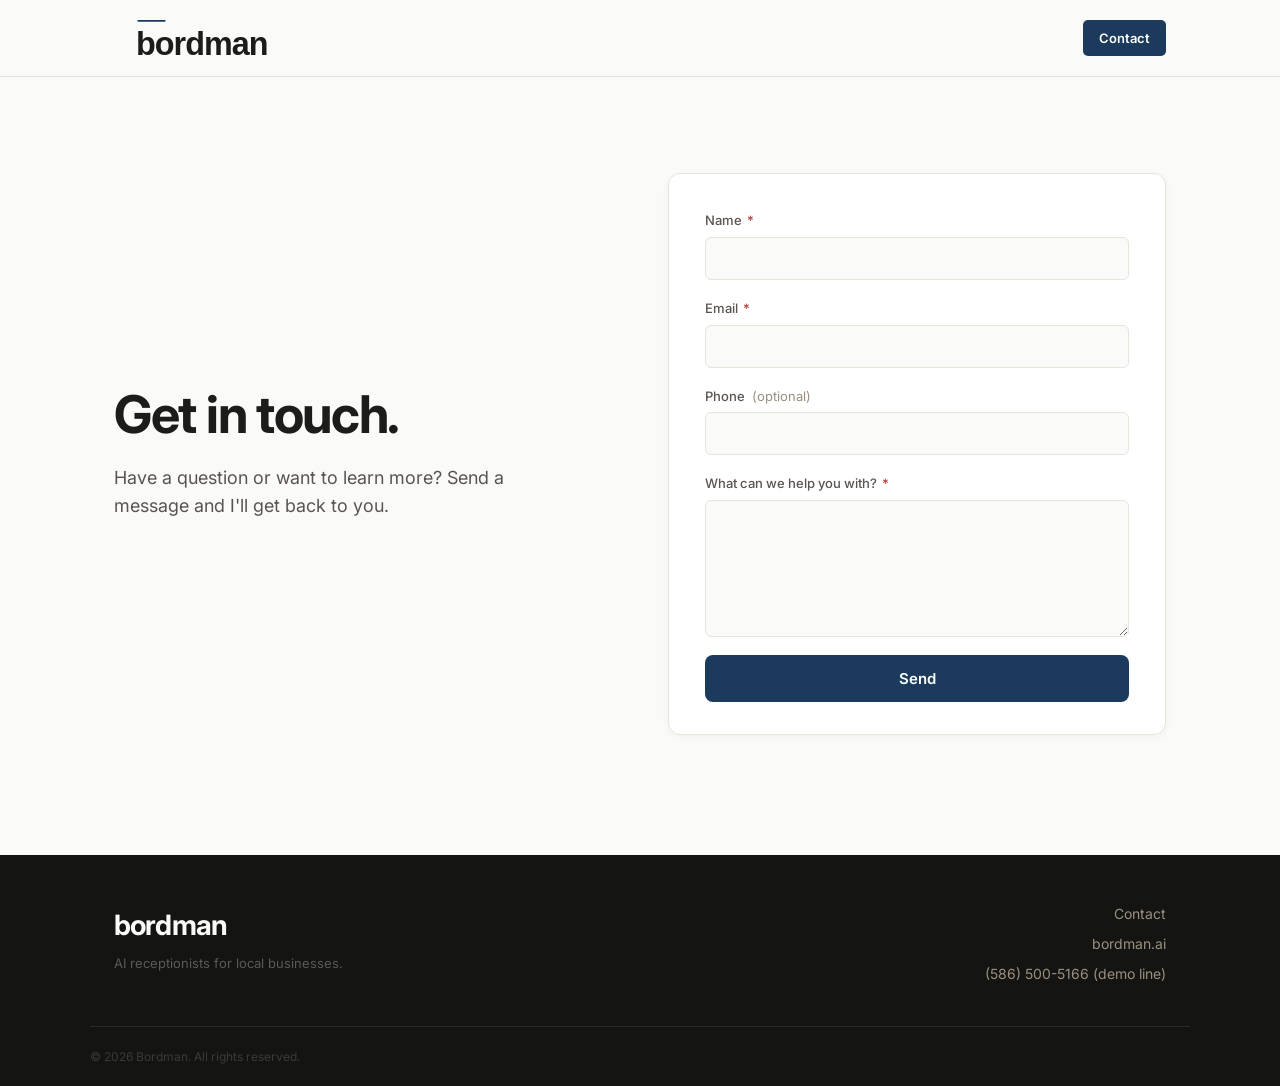
==== contact.html @ 4dd0d410 "Rename top-right nav button to 'Contact' across pages Co-Authored-By: Claude Sonnet 4.6 <noreply@ant" ====
<!DOCTYPE html>
<html lang="en">
<head>
  <meta charset="UTF-8" />
  <meta name="viewport" content="width=device-width, initial-scale=1.0" />
  <title>Bordman — Contact</title>
  <meta name="description" content="Get in touch with Bordman. It comes straight to the founder and you'll get a personal reply." />
  <link rel="preconnect" href="https://fonts.googleapis.com" />
  <link rel="preconnect" href="https://fonts.gstatic.com" crossorigin />
  <link href="https://fonts.googleapis.com/css2?family=Inter:wght@300;400;500;600;700&display=swap" rel="stylesheet" />
  <link rel="stylesheet" href="styles.css" />
</head>
<body>

  <!-- NAV -->
  <nav class="nav">
    <div class="container nav-inner">
      <a href="/" class="logo-link"><img src="logo-light.svg" alt="Bordman" class="logo-img" /></a>
      <a href="/contact" class="btn btn-primary">Contact</a>
    </div>
  </nav>

  <!-- CONTACT PAGE -->
  <section class="contact-page">
    <div class="container contact-page-inner">

      <!-- Left column: persuasion copy -->
      <div class="contact-page-copy">
        <h1>Get in touch.</h1>
        <p class="contact-page-sub">Have a question or want to learn more? Send a message and I'll get back to you.</p>
      </div>

      <!-- Right column: form card -->
      <div class="contact-page-card">
        <form id="contact-form" method="POST" action="https://formspree.io/f/mbdwlzgl" novalidate>
          <input type="hidden" name="_subject" value="New Bordman contact inquiry" />

          <div class="cp-group">
            <label for="cp-name">Name <span class="req">*</span></label>
            <input type="text" id="cp-name" name="name" required autocomplete="name" />
          </div>

          <div class="cp-group">
            <label for="cp-email">Email <span class="req">*</span></label>
            <input type="email" id="cp-email" name="email" required autocomplete="email" />
          </div>

          <div class="cp-group">
            <label for="cp-phone">Phone <span class="opt">(optional)</span></label>
            <input type="tel" id="cp-phone" name="phone" autocomplete="tel" />
          </div>

          <div class="cp-group">
            <label for="cp-message">What can we help you with? <span class="req">*</span></label>
            <textarea id="cp-message" name="message" rows="5" required></textarea>
          </div>

          <button type="submit" class="cp-submit" id="cp-submit">Send</button>
          <p class="cp-error" id="cp-error" role="alert">Something went wrong. Please email contact@bordman.ai and we'll take it from there.</p>
        </form>

        <div class="cp-confirmation" id="cp-confirmation" role="status">
          <h2>Got it.</h2>
          <p>Thanks — I'll be in touch personally within 24 hours.</p>
        </div>
      </div>

    </div>
  </section>

  <!-- FOOTER -->
  <footer class="footer">
    <div class="container footer-inner">
      <div class="footer-brand">
        <span class="footer-wordmark">bordman</span>
        <p>AI receptionists for local businesses.</p>
      </div>
      <div class="footer-links">
        <a href="/contact">Contact</a>
        <a href="https://bordman.ai">bordman.ai</a>
        <a href="tel:5865005166">(586) 500-5166 (demo line)</a>
      </div>
    </div>
    <div class="container footer-bottom">
      <p>© 2026 Bordman. All rights reserved.</p>
    </div>
  </footer>

  <script>
    (function () {
      var form = document.getElementById('contact-form');
      var confirmation = document.getElementById('cp-confirmation');
      var submitBtn = document.getElementById('cp-submit');
      var errorEl = document.getElementById('cp-error');

      function showError(message) {
        submitBtn.disabled = false;
        submitBtn.textContent = 'Send';
        if (message) errorEl.textContent = message;
        errorEl.style.display = 'block';
      }

      form.addEventListener('submit', function (e) {
        e.preventDefault();
        errorEl.style.display = 'none';
        submitBtn.disabled = true;
        submitBtn.textContent = 'Sending...';

        var fd = new FormData(form);

        fetch(form.action, {
          method: 'POST',
          body: fd,
          headers: { 'Accept': 'application/json' }
        })
          .then(function (res) {
            return res.json().then(function (body) {
              return { status: res.status, ok: res.ok, body: body };
            }).catch(function () {
              return { status: res.status, ok: res.ok, body: null };
            });
          })
          .then(function (result) {
            console.log('[Bordman contact] Formspree response:', result);
            var bodyOk = result.body && result.body.ok === true;
            if (result.ok && bodyOk) {
              form.style.display = 'none';
              confirmation.style.display = 'block';
              window.scrollTo({ top: 0, behavior: 'smooth' });
              return;
            }
            var msg = 'Something went wrong. Please email contact@bordman.ai and we\'ll take it from there.';
            if (result.body && Array.isArray(result.body.errors) && result.body.errors.length) {
              var detail = result.body.errors.map(function (err) {
                return err.message || err.code || JSON.stringify(err);
              }).join('; ');
              msg = 'Submission error: ' + detail + '. If this persists, email contact@bordman.ai.';
            } else if (!result.ok) {
              msg = 'Submission failed (HTTP ' + result.status + '). Please email contact@bordman.ai and we\'ll take it from there.';
            }
            showError(msg);
          })
          .catch(function (err) {
            console.error('[Bordman contact] Submit failed:', err);
            showError('Network error reaching the form server. Please email contact@bordman.ai and we\'ll take it from there.');
          });
      });
    })();
  </script>
</body>
</html>
---- styles.css ----
/* ── Reset & Base ── */
*, *::before, *::after { box-sizing: border-box; margin: 0; padding: 0; }

:root {
  --bg:       #FAFAF8;
  --navy:     #1B3A5C;
  --dark:     #1C1C1A;
  --muted:    #9A9080;
  --border:   #E8E4DC;
  --white:    #ffffff;
  --font:     'Inter', system-ui, sans-serif;
}

html { scroll-behavior: smooth; }

body {
  font-family: var(--font);
  background: var(--bg);
  color: var(--dark);
  font-size: 16px;
  line-height: 1.6;
  -webkit-font-smoothing: antialiased;
}

/* ── Layout ── */
.container {
  max-width: 1100px;
  margin: 0 auto;
  padding: 0 24px;
}

/* ── Typography ── */
h1, h2, h3 { line-height: 1.15; font-weight: 700; letter-spacing: -0.02em; }
p { color: #4A4640; }

/* ── Buttons ── */
.btn {
  display: inline-block;
  padding: 14px 28px;
  border-radius: 6px;
  font-weight: 600;
  font-size: 15px;
  text-decoration: none;
  transition: opacity 0.15s, transform 0.15s;
  cursor: pointer;
  border: none;
}
.btn:hover { opacity: 0.88; transform: translateY(-1px); }
.btn:active { transform: translateY(0); }

.btn-primary {
  background: var(--navy);
  color: var(--white);
}
.btn-navy {
  background: var(--navy);
  color: var(--white);
}
.btn-large {
  padding: 18px 40px;
  font-size: 18px;
  letter-spacing: 0.02em;
}
.btn-full { width: 100%; text-align: center; }

/* ── Nav ── */
.nav {
  position: sticky;
  top: 0;
  z-index: 100;
  background: var(--bg);
  border-bottom: 1px solid var(--border);
  padding: 16px 0;
}
.nav-inner {
  display: flex;
  align-items: center;
  justify-content: space-between;
}
.logo {
  font-size: 20px;
  font-weight: 700;
  color: var(--dark);
  text-decoration: none;
  letter-spacing: -0.03em;
}
.logo-link {
  text-decoration: none;
  display: flex;
  align-items: center;
}
.logo-img {
  height: 44px;
  width: auto;
  display: block;
}
.footer-logo {
  height: 36px;
}
.nav-cta {
  font-size: 14px;
  font-weight: 600;
  color: var(--navy);
  text-decoration: none;
  border: 1.5px solid var(--navy);
  padding: 8px 16px;
  border-radius: 5px;
  transition: background 0.15s, color 0.15s;
}
.nav-cta:hover { background: var(--navy); color: var(--white); }

/* Nav-scoped primary button (mailto demo CTA in top-right) */
.nav-inner .btn-primary {
  font-size: 13px;
  padding: 8px 16px;
  border-radius: 5px;
}

/* ── Hero ── */
.hero {
  padding: 96px 0 80px;
  text-align: center;
}
.hero-inner { max-width: 740px; margin: 0 auto; }
.eyebrow {
  font-size: 13px;
  font-weight: 600;
  letter-spacing: 0.1em;
  text-transform: uppercase;
  color: var(--muted);
  margin-bottom: 20px;
}
.hero-headline {
  font-size: clamp(52px, 8vw, 88px);
  color: var(--dark);
  margin-bottom: 24px;
  line-height: 1.0;
}
.hero-sub {
  font-size: 19px;
  color: #5A5450;
  max-width: 560px;
  margin: 0 auto 36px;
  line-height: 1.65;
}
.hero-note {
  margin-top: 14px;
  font-size: 13px;
  color: var(--muted);
}

/* ── Problem ── */
.problem {
  background: var(--dark);
  color: var(--white);
  padding: 72px 0;
  text-align: center;
}
.problem-anecdote {
  max-width: 720px;
  margin: 0 auto;
  display: flex;
  flex-direction: column;
  gap: 20px;
  text-align: center;
}
.anecdote-lead {
  font-size: clamp(28px, 4.2vw, 44px);
  font-weight: 600;
  color: var(--white);
  letter-spacing: -0.02em;
  line-height: 1.2;
}
.anecdote-body {
  font-size: 18px;
  color: #B8B0A0;
  line-height: 1.65;
  max-width: 620px;
  margin: 0 auto;
}

/* ── ROI ── */
.roi { padding: 96px 0; }
.roi-inner {
  display: grid;
  grid-template-columns: 340px 1fr;
  gap: 64px;
  align-items: start;
}
.roi-card {
  background: var(--white);
  border: 1px solid var(--border);
  border-radius: 12px;
  padding: 40px 36px;
  box-shadow: 0 2px 16px rgba(0,0,0,0.06);
}
.roi-price {
  font-size: 52px;
  font-weight: 700;
  color: var(--dark);
  letter-spacing: -0.03em;
  line-height: 1;
  margin-bottom: 16px;
}
.roi-price span {
  font-size: 22px;
  font-weight: 400;
  color: var(--muted);
}
.roi-line {
  font-size: 16px;
  color: #4A4640;
  margin-bottom: 6px;
}
.roi-sub {
  font-size: 14px;
  color: var(--muted);
  margin-top: 12px;
  margin-bottom: 28px;
  padding-top: 12px;
  border-top: 1px solid var(--border);
}
.roi-features { display: flex; flex-direction: column; gap: 28px; padding-top: 8px; }
.feature { display: flex; gap: 16px; align-items: flex-start; }
.feature-icon {
  width: 28px;
  height: 28px;
  background: var(--navy);
  color: white;
  border-radius: 50%;
  display: flex;
  align-items: center;
  justify-content: center;
  font-size: 13px;
  font-weight: 700;
  flex-shrink: 0;
  margin-top: 2px;
}
.feature strong { display: block; color: var(--dark); font-size: 16px; margin-bottom: 4px; }
.feature p { font-size: 14px; color: var(--muted); margin: 0; }

/* ── How It Works ── */
.how {
  background: var(--white);
  padding: 96px 0;
  border-top: 1px solid var(--border);
  border-bottom: 1px solid var(--border);
}
.section-title {
  font-size: clamp(24px, 3.5vw, 36px);
  color: var(--dark);
  margin-bottom: 56px;
  text-align: center;
}
.steps {
  display: grid;
  grid-template-columns: 1fr 40px 1fr 40px 1fr;
  gap: 0;
  align-items: start;
}
.step { text-align: center; padding: 0 16px; }
.step-num {
  font-size: 13px;
  font-weight: 700;
  letter-spacing: 0.08em;
  color: var(--navy);
  margin-bottom: 16px;
}
.step h3 { font-size: 18px; color: var(--dark); margin-bottom: 10px; }
.step p { font-size: 14px; color: var(--muted); line-height: 1.65; }
.step-divider {
  display: flex;
  align-items: center;
  justify-content: center;
  padding-top: 28px;
  color: var(--border);
  font-size: 24px;
}
.step-divider::after { content: '→'; color: var(--border); font-size: 28px; }

/* ── Demo CTA ── */
.demo-cta {
  background: var(--navy);
  padding: 80px 0;
  text-align: center;
}
.demo-cta-inner { max-width: 600px; margin: 0 auto; }
.demo-cta h2 {
  font-size: clamp(28px, 4vw, 42px);
  color: var(--white);
  margin-bottom: 16px;
}
.demo-cta p { font-size: 17px; color: #A8C0D8; margin-bottom: 36px; }
.demo-cta .btn-primary {
  background: var(--white);
  color: var(--navy);
  font-size: 22px;
  padding: 20px 48px;
  border-radius: 8px;
  letter-spacing: 0.02em;
}
.demo-cta .btn-primary:hover { opacity: 0.95; }

/* ── Industries ── */
.industries { padding: 96px 0; }
.industry-grid {
  display: grid;
  grid-template-columns: repeat(3, 1fr);
  gap: 24px;
}
.industry-card {
  background: var(--white);
  border: 1px solid var(--border);
  border-radius: 10px;
  padding: 32px 28px;
}
.industry-icon { font-size: 32px; margin-bottom: 16px; }
.industry-card h3 { font-size: 18px; color: var(--dark); margin-bottom: 10px; }
.industry-card p { font-size: 14px; color: var(--muted); line-height: 1.65; }

/* ── Contact ── */
.contact {
  background: var(--dark);
  padding: 96px 0;
}
.contact-inner {
  display: grid;
  grid-template-columns: 1fr 1.4fr;
  gap: 72px;
  align-items: start;
}
.contact-text h2 {
  font-size: clamp(26px, 3.5vw, 38px);
  color: var(--white);
  margin-bottom: 16px;
}
.contact-text > p { font-size: 16px; color: #9A9080; margin-bottom: 32px; }
.contact-direct p { font-size: 13px; color: #9A9080; margin-bottom: 8px; text-transform: uppercase; letter-spacing: 0.08em; }
.contact-direct a {
  display: block;
  font-size: 16px;
  color: #A8C0D8;
  text-decoration: none;
  margin-bottom: 6px;
  transition: color 0.15s;
}
.contact-direct a:hover { color: var(--white); }

/* Form */
.contact-form { display: flex; flex-direction: column; gap: 16px; }
.form-row { display: grid; grid-template-columns: 1fr 1fr; gap: 16px; }
.form-group { display: flex; flex-direction: column; gap: 6px; }
label { font-size: 13px; font-weight: 500; color: #9A9080; }
input, textarea {
  background: #2A2A28;
  border: 1px solid #3A3A38;
  border-radius: 6px;
  padding: 12px 14px;
  color: var(--white);
  font-family: var(--font);
  font-size: 15px;
  outline: none;
  transition: border-color 0.15s;
  width: 100%;
}
input::placeholder, textarea::placeholder { color: #5A5A58; }
input:focus, textarea:focus { border-color: var(--navy); }
textarea { resize: vertical; }
.contact-form .btn-navy { margin-top: 4px; padding: 15px; font-size: 15px; }

/* Simple contact (form removed; single CTA) */
.contact-inner-simple {
  max-width: 640px;
  margin: 0 auto;
  text-align: center;
  display: flex;
  flex-direction: column;
  align-items: center;
  gap: 20px;
}
.contact-inner-simple h2 {
  font-size: clamp(26px, 3.5vw, 38px);
  color: var(--white);
  margin: 0;
}
.contact-lede {
  font-size: 17px;
  color: #B8B0A0;
  line-height: 1.6;
  margin: 0;
}
.contact-email {
  font-size: 14px;
  color: #9A9080;
  margin-top: 4px;
}
.contact-email a {
  color: #A8C0D8;
  text-decoration: none;
}
.contact-email a:hover { color: var(--white); }

/* ── Contact page (/contact) ── */
.contact-page {
  background: var(--bg);
  padding: 96px 0 120px;
  min-height: calc(100vh - 220px);
}
.contact-page-inner {
  display: grid;
  grid-template-columns: 1fr 1.05fr;
  gap: 80px;
  align-items: center;
}
.contact-page-copy h1 {
  font-size: clamp(36px, 5vw, 52px);
  color: var(--dark);
  letter-spacing: -0.025em;
  line-height: 1.1;
  margin-bottom: 20px;
}
.contact-page-sub {
  font-size: 18px;
  line-height: 1.6;
  color: #5A5450;
  max-width: 440px;
}

.contact-page-card {
  background: var(--white);
  border: 1px solid var(--border);
  border-radius: 12px;
  padding: 36px 36px 32px;
  box-shadow: 0 2px 8px rgba(28, 28, 26, 0.04);
}
.cp-group {
  display: flex;
  flex-direction: column;
  gap: 6px;
  margin-bottom: 18px;
}
.cp-group label {
  font-size: 13px;
  font-weight: 500;
  color: #5A5450;
}
.cp-group label .req { color: #B53E3E; margin-left: 2px; }
.cp-group label .opt { color: var(--muted); font-weight: 400; margin-left: 4px; }
.cp-group input,
.cp-group textarea {
  border: 1px solid var(--border);
  border-radius: 6px;
  padding: 11px 13px;
  font-family: var(--font);
  font-size: 15px;
  color: var(--dark);
  background: var(--bg);
  outline: none;
  width: 100%;
  transition: border-color 0.15s, background 0.15s;
}
.cp-group input:focus,
.cp-group textarea:focus {
  border-color: var(--navy);
  background: var(--white);
}
.cp-group textarea {
  resize: vertical;
  min-height: 110px;
  line-height: 1.5;
}
.cp-submit {
  display: block;
  width: 100%;
  padding: 14px;
  background: var(--navy);
  color: var(--white);
  border: none;
  border-radius: 8px;
  font-family: var(--font);
  font-size: 15px;
  font-weight: 600;
  cursor: pointer;
  margin-top: 4px;
  transition: opacity 0.15s;
}
.cp-submit:hover { opacity: 0.9; }
.cp-submit:disabled { opacity: 0.6; cursor: not-allowed; }
.cp-error {
  display: none;
  text-align: center;
  color: #B53E3E;
  font-size: 14px;
  margin-top: 14px;
  line-height: 1.4;
}

.cp-confirmation {
  display: none;
  text-align: center;
  padding: 32px 8px 12px;
}
.cp-confirmation h2 {
  font-size: 26px;
  color: var(--dark);
  margin-bottom: 10px;
}
.cp-confirmation p {
  font-size: 16px;
  color: #5A5450;
  line-height: 1.6;
}

@media (max-width: 820px) {
  .contact-page { padding: 64px 0 80px; }
  .contact-page-inner {
    grid-template-columns: 1fr;
    gap: 36px;
  }
  .contact-page-copy h1 { font-size: clamp(30px, 7vw, 40px); }
  .contact-page-sub { font-size: 16px; max-width: none; }
  .contact-page-card { padding: 28px 22px 24px; }
}

/* ── Footer ── */
.footer {
  background: #141412;
  padding: 48px 0 0;
}
.footer-inner {
  display: flex;
  justify-content: space-between;
  align-items: flex-start;
  padding-bottom: 40px;
  border-bottom: 1px solid #2A2A28;
  gap: 40px;
}
.footer-brand .logo { color: var(--white); }
.footer-wordmark { display: block; font-size: 28px; font-weight: 700; letter-spacing: -0.03em; color: #FAFAF8; }
.footer-brand p { font-size: 13px; color: #5A5A58; margin-top: 6px; }
.footer-links {
  display: flex;
  flex-direction: column;
  gap: 8px;
  align-items: flex-end;
}
.footer-links a {
  font-size: 14px;
  color: #9A9080;
  text-decoration: none;
  transition: color 0.15s;
}
.footer-links a:hover { color: var(--white); }
.footer-bottom {
  padding: 20px 0;
}
.footer-bottom p { font-size: 12px; color: #3A3A38; }

/* ── Responsive ── */
@media (max-width: 900px) {
  .roi-inner { grid-template-columns: 1fr; gap: 40px; }
  .roi-card { max-width: 400px; }
  .steps {
    grid-template-columns: 1fr;
    gap: 36px;
  }
  .step-divider { display: none; }
  .industry-grid { grid-template-columns: 1fr; gap: 16px; }
  .contact-inner { grid-template-columns: 1fr; gap: 40px; }
  .footer-inner { flex-direction: column; }
  .footer-links { align-items: flex-start; }
}

@media (max-width: 600px) {
  .hero { padding: 64px 0 56px; }
  .form-row { grid-template-columns: 1fr; }
  .nav-cta { display: none; }
  .nav-inner .btn-primary { display: none; }
  .demo-cta .btn-primary { font-size: 18px; padding: 16px 32px; }
}
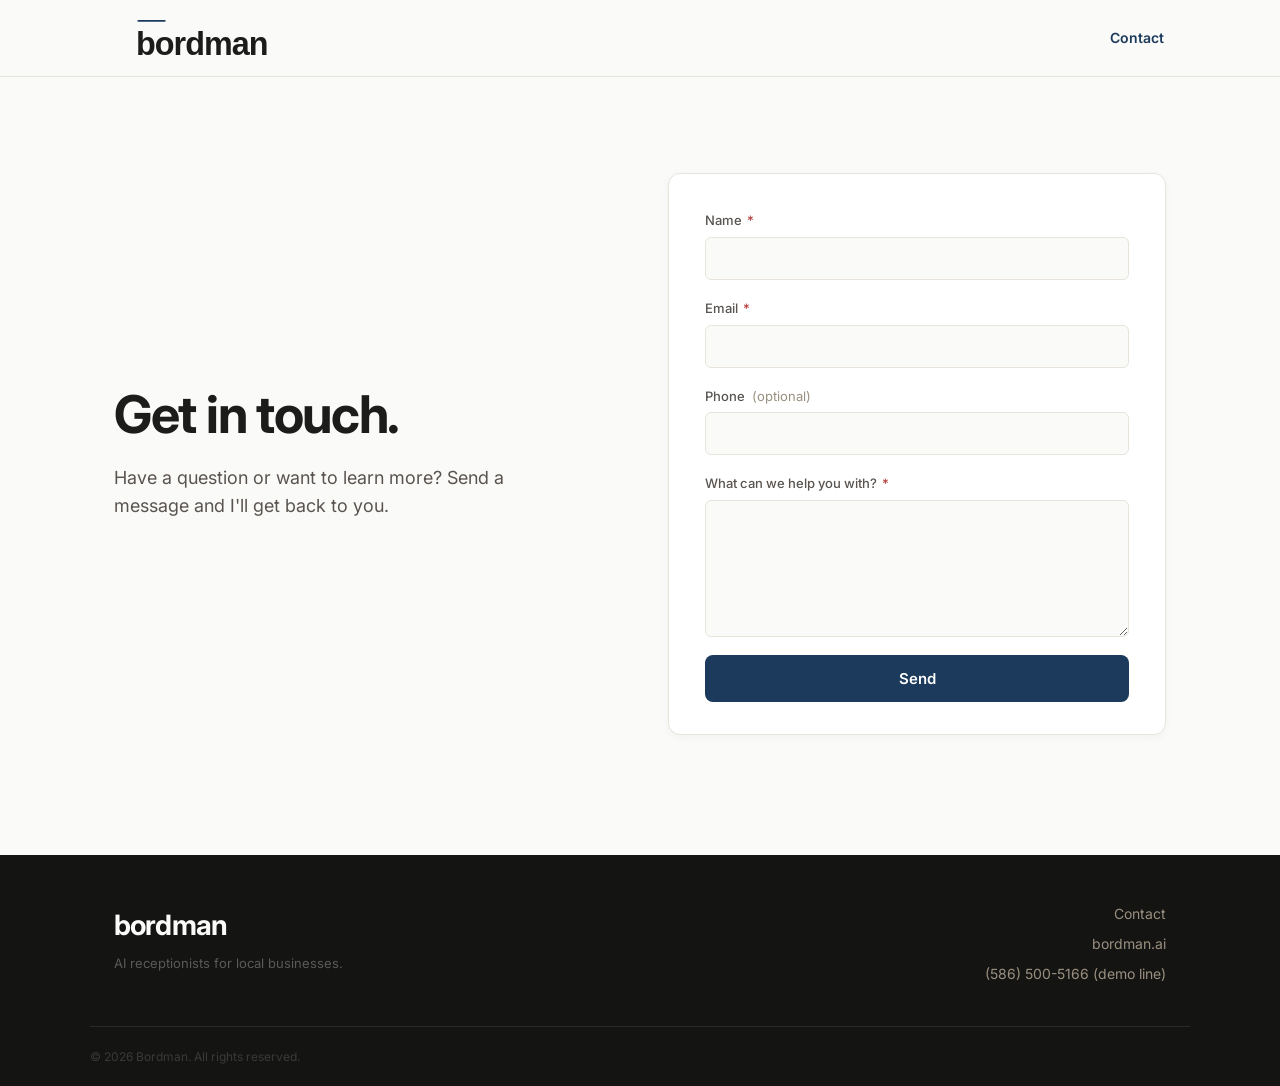
==== commit c8885e65: "Convert top-right Contact nav from button to text link with hover underline Co-Authored-By: Claude S" ====
--- a/contact.html
+++ b/contact.html
@@ -16,7 +16,7 @@
   <nav class="nav">
     <div class="container nav-inner">
       <a href="/" class="logo-link"><img src="logo-light.svg" alt="Bordman" class="logo-img" /></a>
-      <a href="/contact" class="btn btn-primary">Contact</a>
+      <a href="/contact" class="nav-link">Contact</a>
     </div>
   </nav>
 
--- a/styles.css
+++ b/styles.css
@@ -115,6 +115,33 @@
   padding: 8px 16px;
   border-radius: 5px;
 }
+
+/* Top-right text link with underline-draw on hover */
+.nav-link {
+  position: relative;
+  font-size: 14px;
+  font-weight: 600;
+  color: var(--navy);
+  text-decoration: none;
+  letter-spacing: -0.005em;
+  padding: 4px 2px;
+  transition: color 0.2s ease;
+}
+.nav-link::after {
+  content: "";
+  position: absolute;
+  left: 2px;
+  right: 2px;
+  bottom: 0;
+  height: 1.5px;
+  background: currentColor;
+  transform-origin: left center;
+  transform: scaleX(0);
+  transition: transform 0.25s cubic-bezier(0.4, 0, 0.2, 1);
+}
+.nav-link:hover::after,
+.nav-link:focus-visible::after { transform: scaleX(1); }
+.nav-link:hover { color: var(--dark); }
 
 /* ── Hero ── */
 .hero {
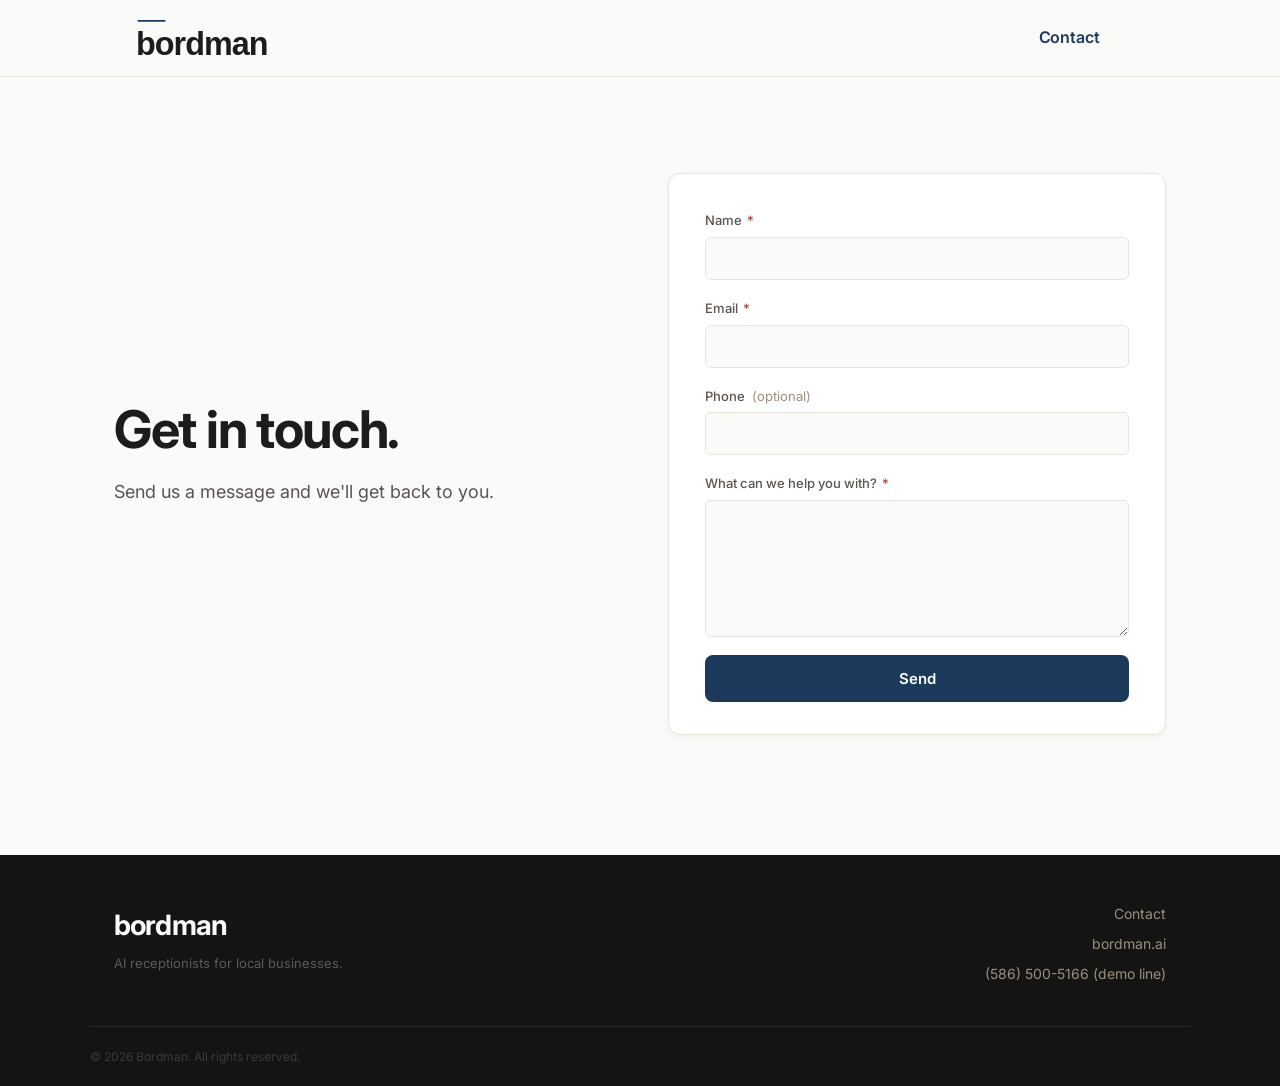
==== commit cef2ca61: "Update contact page subline copy Co-Authored-By: Claude Sonnet 4.6 <noreply@anthropic.com>" ====
--- a/contact.html
+++ b/contact.html
@@ -27,7 +27,7 @@
       <!-- Left column: persuasion copy -->
       <div class="contact-page-copy">
         <h1>Get in touch.</h1>
-        <p class="contact-page-sub">Have a question or want to learn more? Send a message and I'll get back to you.</p>
+        <p class="contact-page-sub">Send us a message and we'll get back to you.</p>
       </div>
 
       <!-- Right column: form card -->
--- a/styles.css
+++ b/styles.css
@@ -119,12 +119,17 @@
 /* Top-right text link with underline-draw on hover */
 .nav-link {
   position: relative;
-  font-size: 14px;
+  font-size: 16px;
   font-weight: 600;
   color: var(--navy);
   text-decoration: none;
   letter-spacing: -0.005em;
   padding: 4px 2px;
+  /* Pull inward so its visual center mirrors the logo's visual center
+     (the logo wordmark is ~200px wide; Contact is ~75px — without this
+     offset, Contact's center sits ~65px closer to the viewport edge
+     than the logo's center does). */
+  margin-right: 64px;
   transition: color 0.2s ease;
 }
 .nav-link::after {
@@ -603,5 +608,6 @@
   .form-row { grid-template-columns: 1fr; }
   .nav-cta { display: none; }
   .nav-inner .btn-primary { display: none; }
+  .nav-link { margin-right: 0; font-size: 15px; }
   .demo-cta .btn-primary { font-size: 18px; padding: 16px 32px; }
 }
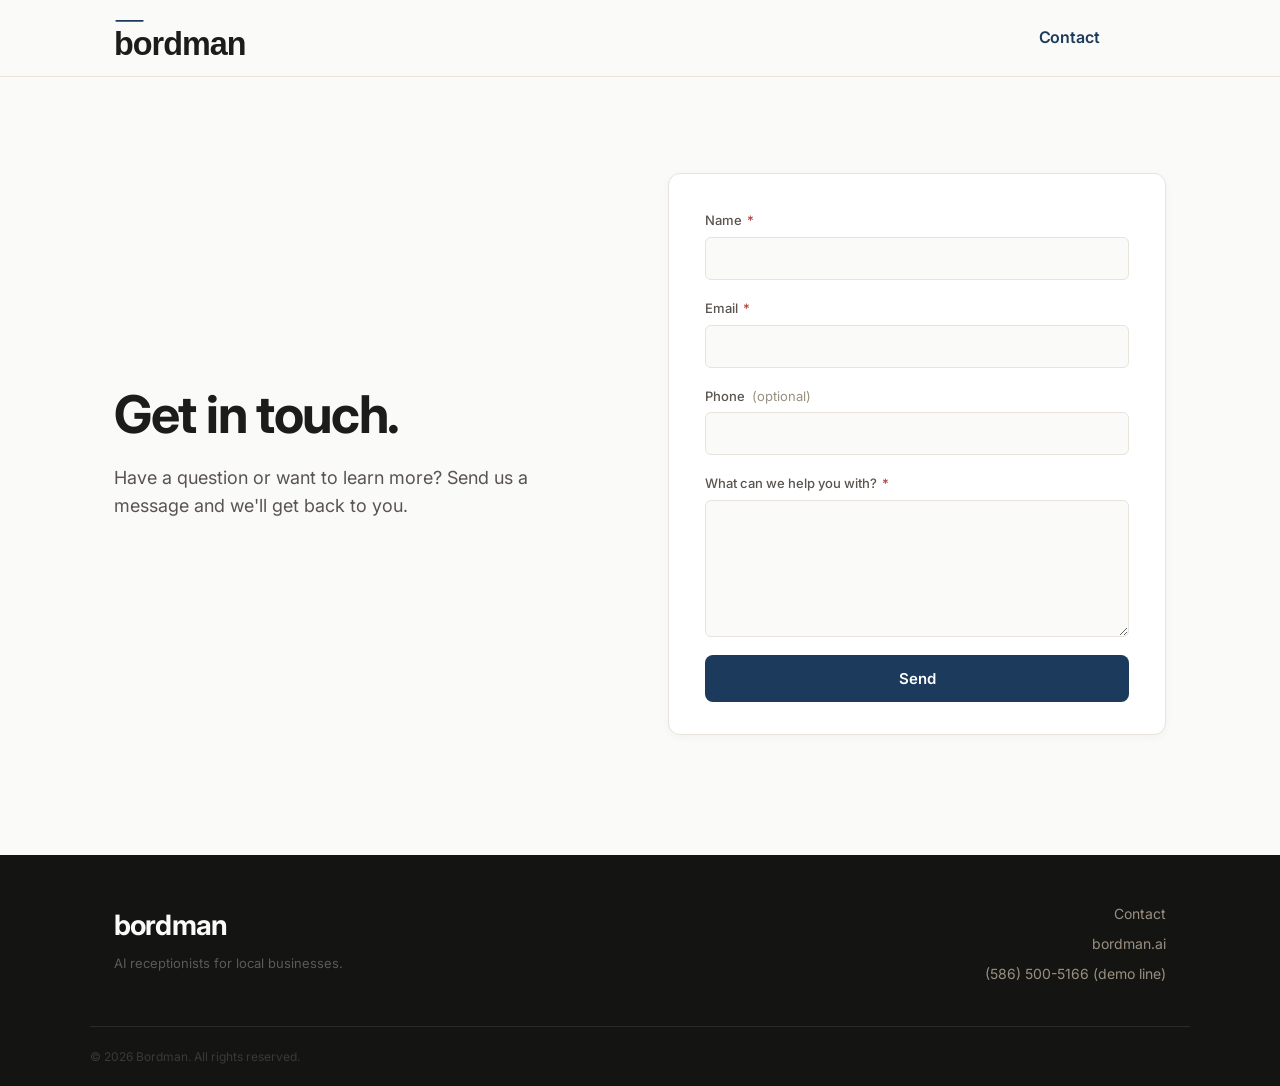
==== commit b73580c0: "Align nav logo with footer wordmark; restore contact-page first sentence Co-Authored-By: Claude Sonn" ====
--- a/contact.html
+++ b/contact.html
@@ -27,7 +27,7 @@
       <!-- Left column: persuasion copy -->
       <div class="contact-page-copy">
         <h1>Get in touch.</h1>
-        <p class="contact-page-sub">Send us a message and we'll get back to you.</p>
+        <p class="contact-page-sub">Have a question or want to learn more? Send us a message and we'll get back to you.</p>
       </div>
 
       <!-- Right column: form card -->
--- a/styles.css
+++ b/styles.css
@@ -93,6 +93,12 @@
   height: 44px;
   width: auto;
   display: block;
+  /* The SVG has a built-in 34-unit leading offset before the "b" glyph
+     (x="34" on the wordmark text). At height: 44px that bakes in ~22px
+     of empty space inside the img. Pull the img left by that amount so
+     the visible "b" aligns with the footer wordmark and the body
+     container's left edge. */
+  margin-left: -22px;
 }
 .footer-logo {
   height: 36px;
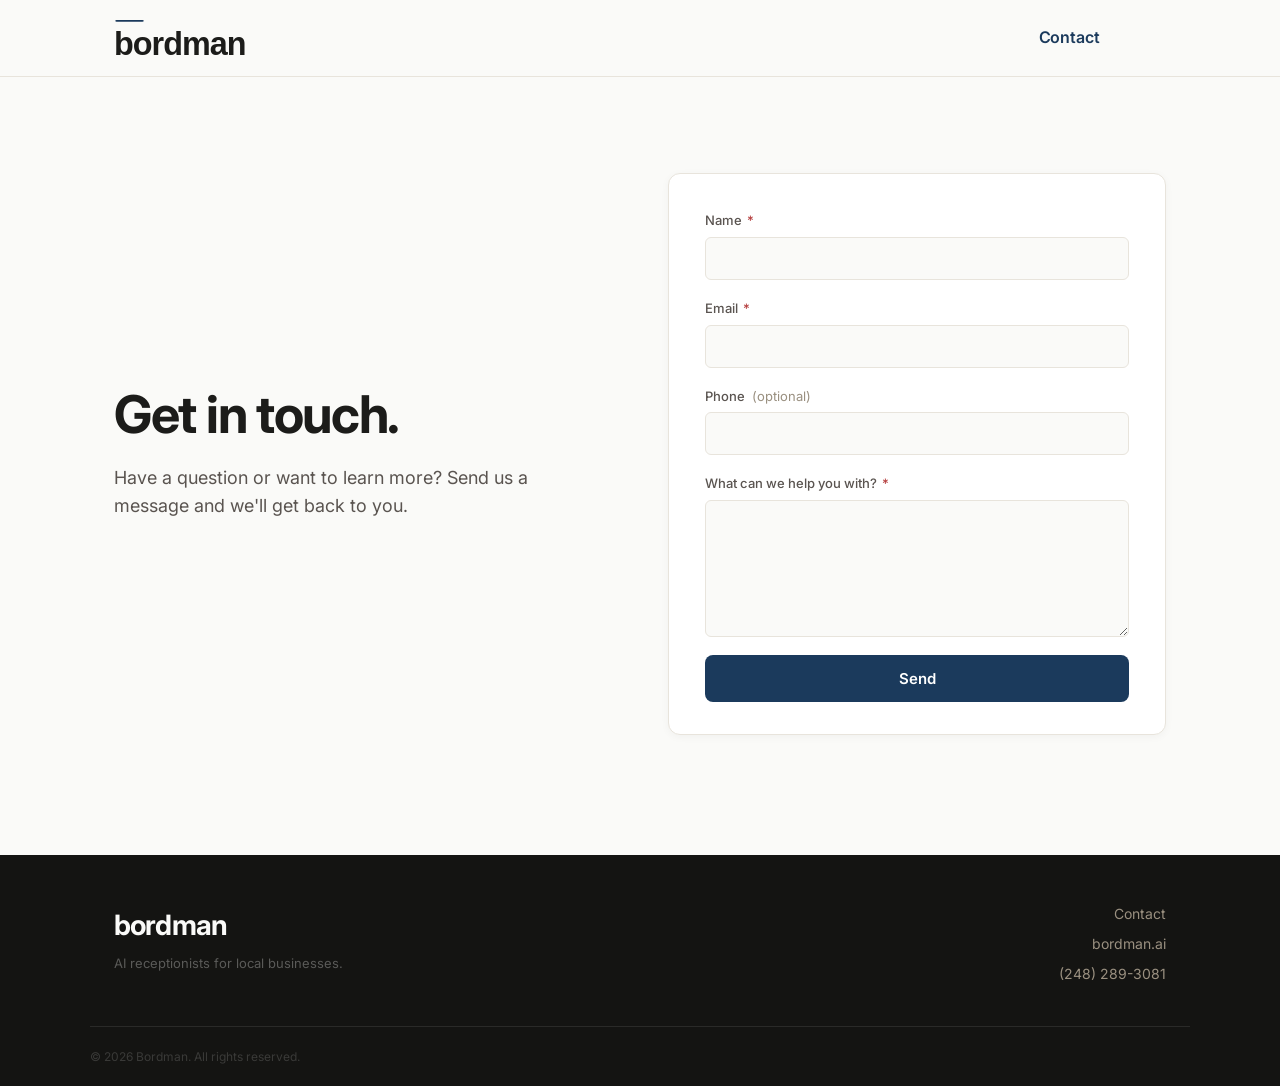
==== commit 73d801f1: "Update footer phone to (248) 289-3081, drop "(demo line)" label Co-Authored-By: Claude Sonnet 4.6 <n" ====
--- a/contact.html
+++ b/contact.html
@@ -32,7 +32,7 @@
 
       <!-- Right column: form card -->
       <div class="contact-page-card">
-        <form id="contact-form" method="POST" action="https://formspree.io/f/mbdwlzgl" novalidate>
+        <form id="contact-form" method="POST" action="https://formspree.io/f/mbdwlzgl">
           <input type="hidden" name="_subject" value="New Bordman contact inquiry" />
 
           <div class="cp-group">
@@ -60,8 +60,8 @@
         </form>
 
         <div class="cp-confirmation" id="cp-confirmation" role="status">
-          <h2>Got it.</h2>
-          <p>Thanks — I'll be in touch personally within 24 hours.</p>
+          <h2>Got it!</h2>
+          <p>Thanks for reaching out. We'll be in touch soon.</p>
         </div>
       </div>
 
@@ -78,7 +78,7 @@
       <div class="footer-links">
         <a href="/contact">Contact</a>
         <a href="https://bordman.ai">bordman.ai</a>
-        <a href="tel:5865005166">(586) 500-5166 (demo line)</a>
+        <a href="tel:2482893081">(248) 289-3081</a>
       </div>
     </div>
     <div class="container footer-bottom">
@@ -102,6 +102,13 @@
 
       form.addEventListener('submit', function (e) {
         e.preventDefault();
+
+        // Validation gate — block empty/invalid input before any fetch fires.
+        if (!form.checkValidity()) {
+          form.reportValidity();
+          return;
+        }
+
         errorEl.style.display = 'none';
         submitBtn.disabled = true;
         submitBtn.textContent = 'Sending...';
